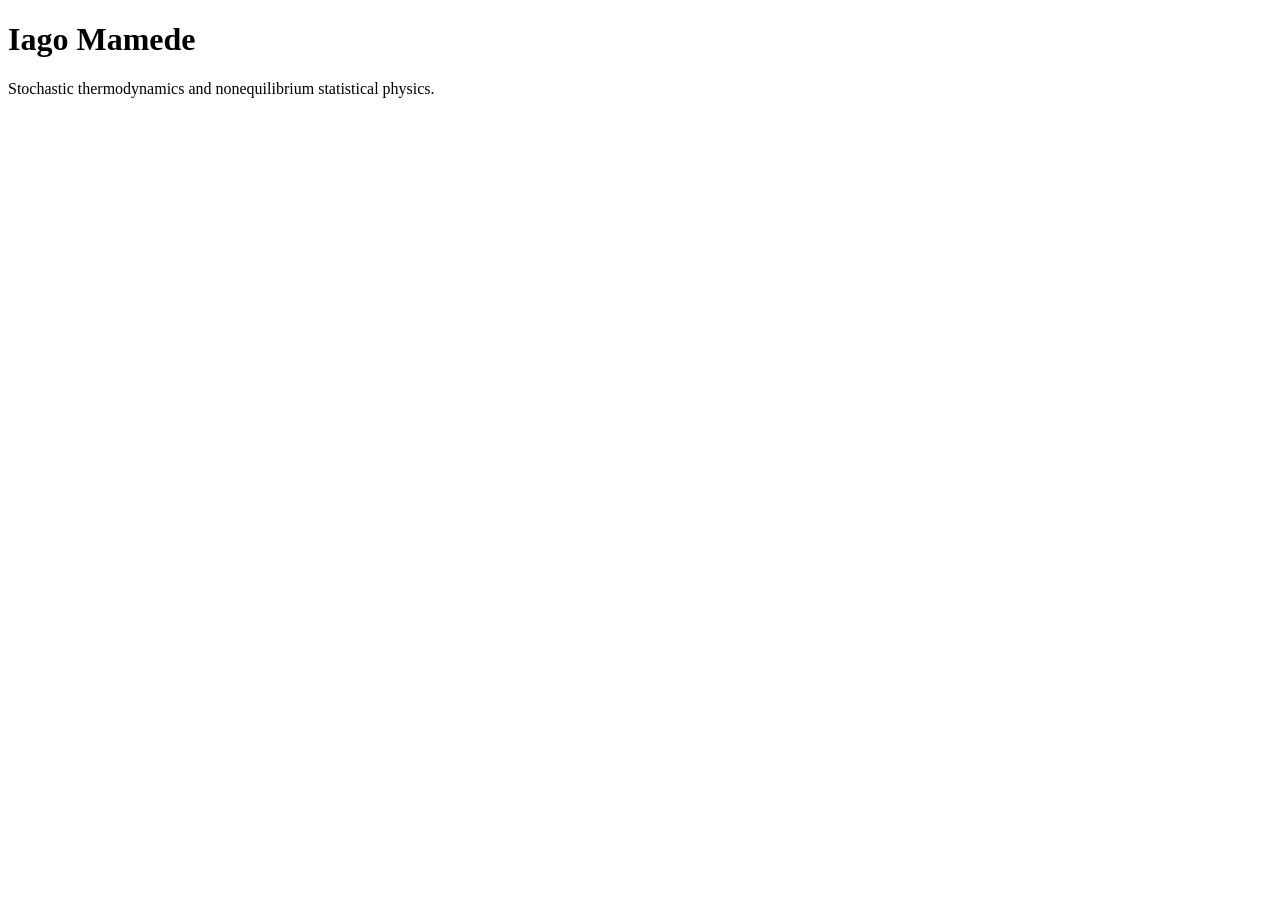
==== index.html @ 2d19a8f2 "Create initial website" ====
<!DOCTYPE html>
<html>
<head>
  <meta charset="UTF-8">
  <title>Iago Mamede</title>
</head>
<body>
  <h1>Iago Mamede</h1>
  <p>Stochastic thermodynamics and nonequilibrium statistical physics.</p>
</body>
</html>
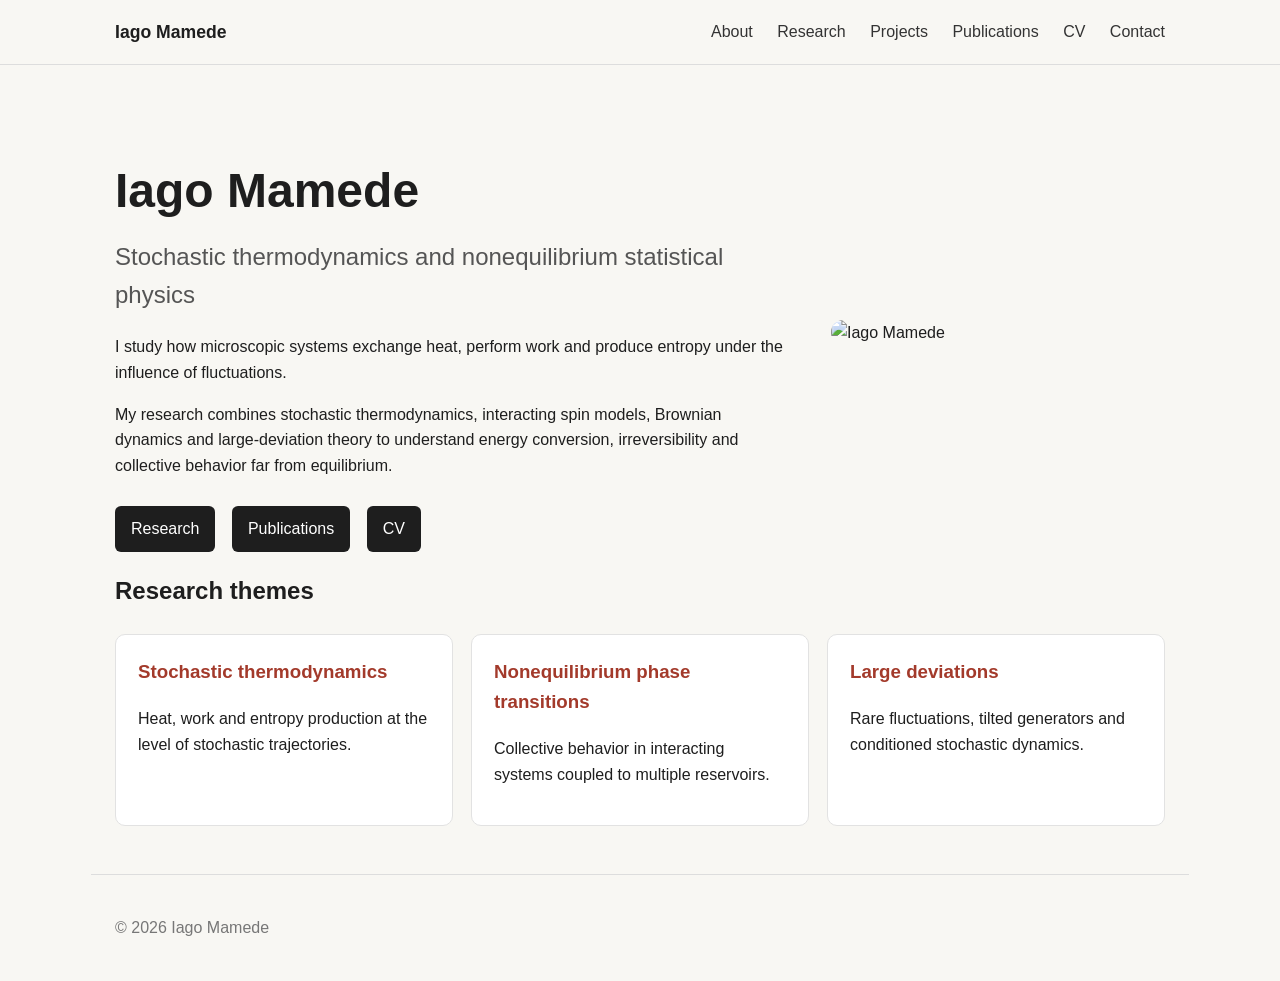
==== commit 7a4e79c2: "Add academic homepage layout" ====
--- a/index.html
+++ b/index.html
@@ -1,11 +1,84 @@
 <!DOCTYPE html>
-<html>
+<html lang="en">
 <head>
   <meta charset="UTF-8">
+  <meta name="viewport" content="width=device-width, initial-scale=1.0">
   <title>Iago Mamede</title>
+  <link rel="stylesheet" href="style.css">
 </head>
+
 <body>
-  <h1>Iago Mamede</h1>
-  <p>Stochastic thermodynamics and nonequilibrium statistical physics.</p>
+
+<header>
+  <nav>
+    <a href="index.html" class="name">Iago Mamede</a>
+    <div class="nav-links">
+      <a href="about.html">About</a>
+      <a href="research.html">Research</a>
+      <a href="projects.html">Projects</a>
+      <a href="publications.html">Publications</a>
+      <a href="cv.html">CV</a>
+      <a href="contact.html">Contact</a>
+    </div>
+  </nav>
+</header>
+
+<main class="home">
+
+  <section class="hero">
+    <div class="hero-text">
+      <h1>Iago Mamede</h1>
+      <h2>Stochastic thermodynamics and nonequilibrium statistical physics</h2>
+
+      <p>
+        I study how microscopic systems exchange heat, perform work and produce entropy
+        under the influence of fluctuations.
+      </p>
+
+      <p>
+        My research combines stochastic thermodynamics, interacting spin models,
+        Brownian dynamics and large-deviation theory to understand energy conversion,
+        irreversibility and collective behavior far from equilibrium.
+      </p>
+
+      <div class="buttons">
+        <a href="research.html">Research</a>
+        <a href="publications.html">Publications</a>
+        <a href="cv.html">CV</a>
+      </div>
+    </div>
+
+    <div class="hero-image">
+      <img src="assets/profile.jpg" alt="Iago Mamede">
+    </div>
+  </section>
+
+  <section>
+    <h2>Research themes</h2>
+
+    <div class="cards">
+      <div class="card">
+        <h3>Stochastic thermodynamics</h3>
+        <p>Heat, work and entropy production at the level of stochastic trajectories.</p>
+      </div>
+
+      <div class="card">
+        <h3>Nonequilibrium phase transitions</h3>
+        <p>Collective behavior in interacting systems coupled to multiple reservoirs.</p>
+      </div>
+
+      <div class="card">
+        <h3>Large deviations</h3>
+        <p>Rare fluctuations, tilted generators and conditioned stochastic dynamics.</p>
+      </div>
+    </div>
+  </section>
+
+</main>
+
+<footer>
+  <p>© 2026 Iago Mamede</p>
+</footer>
+
 </body>
 </html>
--- a/style.css
+++ b/style.css
@@ -0,0 +1,135 @@
+body {
+  margin: 0;
+  font-family: -apple-system, BlinkMacSystemFont, "Segoe UI", Arial, sans-serif;
+  background: #f8f7f3;
+  color: #1e1e1e;
+  line-height: 1.6;
+}
+
+header {
+  border-bottom: 1px solid #ddd;
+  background: #f8f7f3;
+}
+
+nav {
+  max-width: 1050px;
+  margin: 0 auto;
+  padding: 18px 24px;
+  display: flex;
+  justify-content: space-between;
+  align-items: center;
+}
+
+.name {
+  font-weight: 700;
+  font-size: 1.1rem;
+  color: #1e1e1e;
+  text-decoration: none;
+}
+
+.nav-links a {
+  margin-left: 20px;
+  text-decoration: none;
+  color: #333;
+}
+
+.nav-links a:hover {
+  color: #a33a2b;
+}
+
+main {
+  max-width: 1050px;
+  margin: 0 auto;
+  padding: 48px 24px;
+}
+
+.hero {
+  display: grid;
+  grid-template-columns: 2fr 1fr;
+  gap: 48px;
+  align-items: center;
+}
+
+.hero h1 {
+  font-size: 3rem;
+  margin-bottom: 0;
+}
+
+.hero h2 {
+  font-weight: 400;
+  color: #555;
+  margin-top: 8px;
+}
+
+.hero-image img {
+  width: 100%;
+  border-radius: 12px;
+}
+
+.buttons {
+  margin-top: 28px;
+}
+
+.buttons a {
+  display: inline-block;
+  margin-right: 12px;
+  padding: 10px 16px;
+  background: #1e1e1e;
+  color: white;
+  text-decoration: none;
+  border-radius: 6px;
+}
+
+.buttons a:hover {
+  background: #a33a2b;
+}
+
+.cards {
+  display: grid;
+  grid-template-columns: repeat(3, 1fr);
+  gap: 18px;
+  margin-top: 24px;
+}
+
+.card {
+  background: white;
+  border: 1px solid #e2e2e2;
+  border-radius: 10px;
+  padding: 22px;
+}
+
+.card h3 {
+  margin-top: 0;
+  color: #a33a2b;
+}
+
+footer {
+  max-width: 1050px;
+  margin: 0 auto;
+  padding: 24px;
+  color: #777;
+  border-top: 1px solid #ddd;
+}
+
+@media (max-width: 760px) {
+  nav {
+    display: block;
+  }
+
+  .nav-links {
+    margin-top: 12px;
+  }
+
+  .nav-links a {
+    display: inline-block;
+    margin: 6px 10px 6px 0;
+  }
+
+  .hero {
+    grid-template-columns: 1fr;
+  }
+
+  .cards {
+    grid-template-columns: 1fr;
+  }
+}
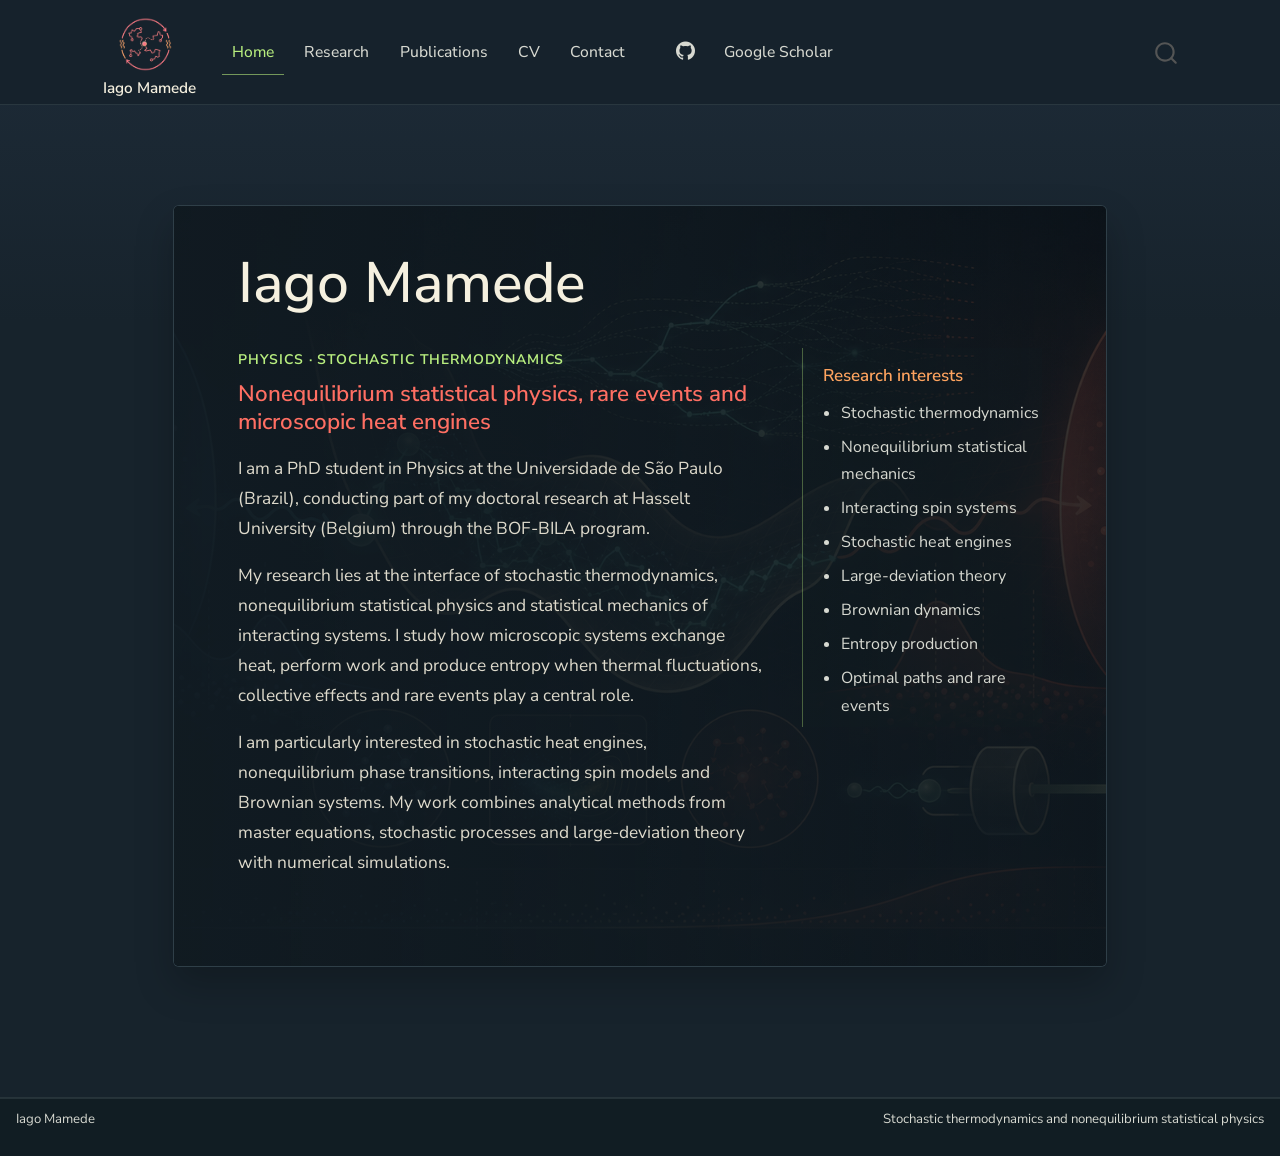
==== commit a7010320: "Publish rendered site at root" ====
--- a/index.html
+++ b/index.html
@@ -1,84 +1,608 @@
 <!DOCTYPE html>
-<html lang="en">
-<head>
-  <meta charset="UTF-8">
-  <meta name="viewport" content="width=device-width, initial-scale=1.0">
-  <title>Iago Mamede</title>
-  <link rel="stylesheet" href="style.css">
+<html xmlns="http://www.w3.org/1999/xhtml" lang="en" xml:lang="en"><head>
+
+<meta charset="utf-8">
+<meta name="generator" content="quarto-1.9.38">
+
+<meta name="viewport" content="width=device-width, initial-scale=1.0, user-scalable=yes">
+
+
+<title>Iago Mamede</title>
+<style>
+/* Default styles provided by pandoc.
+** See https://pandoc.org/MANUAL.html#variables-for-html for config info.
+*/
+code{white-space: pre-wrap;}
+span.smallcaps{font-variant: small-caps;}
+div.columns{display: flex; gap: min(4vw, 1.5em);}
+div.column{flex: auto; overflow-x: auto;}
+div.hanging-indent{margin-left: 1.5em; text-indent: -1.5em;}
+ul.task-list{list-style: none;}
+ul.task-list li input[type="checkbox"] {
+  width: 0.8em;
+  margin: 0 0.8em 0.2em -1em; /* quarto-specific, see https://github.com/quarto-dev/quarto-cli/issues/4556 */ 
+  vertical-align: middle;
+}
+</style>
+
+
+<script src="site_libs/quarto-nav/quarto-nav.js"></script>
+<script src="site_libs/quarto-nav/headroom.min.js"></script>
+<script src="site_libs/clipboard/clipboard.min.js"></script>
+<script src="site_libs/quarto-search/autocomplete.umd.js"></script>
+<script src="site_libs/quarto-search/fuse.min.js"></script>
+<script src="site_libs/quarto-search/quarto-search.js"></script>
+<meta name="quarto:offset" content="./">
+<script src="site_libs/quarto-html/quarto.js" type="module"></script>
+<script src="site_libs/quarto-html/tabsets/tabsets.js" type="module"></script>
+<script src="site_libs/quarto-html/popper.min.js"></script>
+<script src="site_libs/quarto-html/tippy.umd.min.js"></script>
+<script src="site_libs/quarto-html/anchor.min.js"></script>
+<link href="site_libs/quarto-html/tippy.css" rel="stylesheet">
+<link href="site_libs/quarto-html/quarto-syntax-highlighting-15634bcf2e68342d4ad2dfa704d543f6.css" rel="stylesheet" id="quarto-text-highlighting-styles">
+<script src="site_libs/bootstrap/bootstrap.min.js"></script>
+<link href="site_libs/bootstrap/bootstrap-icons.css" rel="stylesheet">
+<link href="site_libs/bootstrap/bootstrap-158031087360bce0ff56dc785ce39e06.min.css" rel="stylesheet" append-hash="true" id="quarto-bootstrap" data-mode="light">
+<script id="quarto-search-options" type="application/json">{
+  "location": "navbar",
+  "copy-button": false,
+  "collapse-after": 3,
+  "panel-placement": "end",
+  "type": "overlay",
+  "limit": 50,
+  "keyboard-shortcut": [
+    "f",
+    "/",
+    "s"
+  ],
+  "show-item-context": false,
+  "language": {
+    "search-no-results-text": "No results",
+    "search-matching-documents-text": "matching documents",
+    "search-copy-link-title": "Copy link to search",
+    "search-hide-matches-text": "Hide additional matches",
+    "search-more-match-text": "more match in this document",
+    "search-more-matches-text": "more matches in this document",
+    "search-clear-button-title": "Clear",
+    "search-text-placeholder": "",
+    "search-detached-cancel-button-title": "Cancel",
+    "search-submit-button-title": "Submit",
+    "search-label": "Search"
+  }
+}</script>
+
+
+<link rel="stylesheet" href="styles.css">
 </head>
 
-<body>
-
-<header>
-  <nav>
-    <a href="index.html" class="name">Iago Mamede</a>
-    <div class="nav-links">
-      <a href="about.html">About</a>
-      <a href="research.html">Research</a>
-      <a href="projects.html">Projects</a>
-      <a href="publications.html">Publications</a>
-      <a href="cv.html">CV</a>
-      <a href="contact.html">Contact</a>
+<body class="nav-fixed quarto-light">
+
+<div id="quarto-search-results"></div>
+  <header id="quarto-header" class="headroom fixed-top">
+    <nav class="navbar navbar-expand-lg " data-bs-theme="dark">
+      <div class="navbar-container container-fluid">
+      <div class="navbar-brand-container mx-auto">
+    <a href="./index.html" class="navbar-brand navbar-brand-logo">
+    <img src="./assets/img/stochastic-icon.png" alt="Stochastic thermodynamics icon" class="navbar-logo light-content">
+    <img src="./assets/img/stochastic-icon.png" alt="Stochastic thermodynamics icon" class="navbar-logo dark-content">
+    </a>
+    <a class="navbar-brand" href="./index.html">
+    <span class="navbar-title">Iago Mamede</span>
+    </a>
+  </div>
+            <div id="quarto-search" class="" title="Search"></div>
+          <button class="navbar-toggler" type="button" data-bs-toggle="collapse" data-bs-target="#navbarCollapse" aria-controls="navbarCollapse" role="menu" aria-expanded="false" aria-label="Toggle navigation" onclick="if (window.quartoToggleHeadroom) { window.quartoToggleHeadroom(); }">
+  <span class="navbar-toggler-icon"></span>
+</button>
+          <div class="collapse navbar-collapse" id="navbarCollapse">
+            <ul class="navbar-nav navbar-nav-scroll me-auto">
+  <li class="nav-item">
+    <a class="nav-link active" href="./index.html" aria-current="page"> 
+<span class="menu-text">Home</span></a>
+  </li>  
+  <li class="nav-item">
+    <a class="nav-link" href="./projects.html"> 
+<span class="menu-text">Research</span></a>
+  </li>  
+  <li class="nav-item">
+    <a class="nav-link" href="./publications.html"> 
+<span class="menu-text">Publications</span></a>
+  </li>  
+  <li class="nav-item">
+    <a class="nav-link" href="./cv.html"> 
+<span class="menu-text">CV</span></a>
+  </li>  
+  <li class="nav-item">
+    <a class="nav-link" href="./contact.html"> 
+<span class="menu-text">Contact</span></a>
+  </li>  
+</ul>
+            <ul class="navbar-nav navbar-nav-scroll ms-auto">
+  <li class="nav-item compact">
+    <a class="nav-link" href="https://github.com/iagomamede"> <i class="bi bi-github" role="img">
+</i> 
+<span class="menu-text"></span></a>
+  </li>  
+  <li class="nav-item">
+    <a class="nav-link" href="https://scholar.google.com/citations?user=IzlSrFEAAAAJ&amp;hl=en"> 
+<span class="menu-text">Google Scholar</span></a>
+  </li>  
+</ul>
+          </div> <!-- /navcollapse -->
+            <div class="quarto-navbar-tools">
+</div>
+      </div> <!-- /container-fluid -->
+    </nav>
+</header>
+<!-- content -->
+<div id="quarto-content" class="quarto-container page-columns page-rows-contents page-layout-full page-navbar">
+<!-- sidebar -->
+<!-- margin-sidebar -->
+    
+<!-- main -->
+<main class="content column-page" id="quarto-document-content"><header id="title-block-header" class="quarto-title-block"></header>
+
+
+
+
+<div class="home-hero">
+<div class="home-photo">
+<p><img src="assets/img/home-stochastic-thermodynamics.png" class="img-fluid" alt="Diagrammatic scientific schematic of stochastic thermodynamics with Brownian trajectories and hot and cold reservoirs"></p>
+</div>
+<div class="home-hero-content">
+<div class="home-name-lockup">
+<div class="home-main-name">
+Iago Mamede
+</div>
+</div>
+<div class="home-intro">
+<div class="intro-copy">
+<div class="intro-kicker">
+Physics · Stochastic thermodynamics
+</div>
+<section id="nonequilibrium-statistical-physics-rare-events-and-microscopic-heat-engines" class="level2">
+<h2 class="anchored" data-anchor-id="nonequilibrium-statistical-physics-rare-events-and-microscopic-heat-engines">Nonequilibrium statistical physics, rare events and microscopic heat engines</h2>
+<p>I am a PhD student in Physics at the Universidade de São Paulo (Brazil), conducting part of my doctoral research at Hasselt University (Belgium) through the BOF-BILA program.</p>
+<p>My research lies at the interface of stochastic thermodynamics, nonequilibrium statistical physics and statistical mechanics of interacting systems. I study how microscopic systems exchange heat, perform work and produce entropy when thermal fluctuations, collective effects and rare events play a central role.</p>
+<p>I am particularly interested in stochastic heat engines, nonequilibrium phase transitions, interacting spin models and Brownian systems. My work combines analytical methods from master equations, stochastic processes and large-deviation theory with numerical simulations.</p>
+</section>
+</div>
+<section id="research-interests" class="level2 research-panel">
+<h2 class="anchored" data-anchor-id="research-interests">Research interests</h2>
+<ul>
+<li>Stochastic thermodynamics</li>
+<li>Nonequilibrium statistical mechanics</li>
+<li>Interacting spin systems</li>
+<li>Stochastic heat engines</li>
+<li>Large-deviation theory</li>
+<li>Brownian dynamics</li>
+<li>Entropy production</li>
+<li>Optimal paths and rare events</li>
+</ul>
+</section>
+</div>
+</div>
+</div>
+
+
+
+</main> <!-- /main -->
+<script id="quarto-html-after-body" type="application/javascript">
+  window.document.addEventListener("DOMContentLoaded", function (event) {
+    const icon = "";
+    const anchorJS = new window.AnchorJS();
+    anchorJS.options = {
+      placement: 'right',
+      icon: icon
+    };
+    anchorJS.add('.anchored');
+    const isCodeAnnotation = (el) => {
+      for (const clz of el.classList) {
+        if (clz.startsWith('code-annotation-')) {                     
+          return true;
+        }
+      }
+      return false;
+    }
+    const onCopySuccess = function(e) {
+      // button target
+      const button = e.trigger;
+      // don't keep focus
+      button.blur();
+      // flash "checked"
+      button.classList.add('code-copy-button-checked');
+      var currentTitle = button.getAttribute("title");
+      button.setAttribute("title", "Copied!");
+      let tooltip;
+      if (window.bootstrap) {
+        button.setAttribute("data-bs-toggle", "tooltip");
+        button.setAttribute("data-bs-placement", "left");
+        button.setAttribute("data-bs-title", "Copied!");
+        tooltip = new bootstrap.Tooltip(button, 
+          { trigger: "manual", 
+            customClass: "code-copy-button-tooltip",
+            offset: [0, -8]});
+        tooltip.show();    
+      }
+      setTimeout(function() {
+        if (tooltip) {
+          tooltip.hide();
+          button.removeAttribute("data-bs-title");
+          button.removeAttribute("data-bs-toggle");
+          button.removeAttribute("data-bs-placement");
+        }
+        button.setAttribute("title", currentTitle);
+        button.classList.remove('code-copy-button-checked');
+      }, 1000);
+      // clear code selection
+      e.clearSelection();
+    }
+    const getTextToCopy = function(trigger) {
+      const outerScaffold = trigger.parentElement.cloneNode(true);
+      const codeEl = outerScaffold.querySelector('code');
+      for (const childEl of codeEl.children) {
+        if (isCodeAnnotation(childEl)) {
+          childEl.remove();
+        }
+      }
+      return codeEl.innerText;
+    }
+    const clipboard = new window.ClipboardJS('.code-copy-button:not([data-in-quarto-modal])', {
+      text: getTextToCopy
+    });
+    clipboard.on('success', onCopySuccess);
+    if (window.document.getElementById('quarto-embedded-source-code-modal')) {
+      const clipboardModal = new window.ClipboardJS('.code-copy-button[data-in-quarto-modal]', {
+        text: getTextToCopy,
+        container: window.document.getElementById('quarto-embedded-source-code-modal')
+      });
+      clipboardModal.on('success', onCopySuccess);
+    }
+      var localhostRegex = new RegExp(/^(?:http|https):\/\/localhost\:?[0-9]*\//);
+      var mailtoRegex = new RegExp(/^mailto:/);
+        var filterRegex = new RegExp('/' + window.location.host + '/');
+      var isInternal = (href) => {
+          return filterRegex.test(href) || localhostRegex.test(href) || mailtoRegex.test(href);
+      }
+      // Inspect non-navigation links and adorn them if external
+     var links = window.document.querySelectorAll('a[href]:not(.nav-link):not(.navbar-brand):not(.toc-action):not(.sidebar-link):not(.sidebar-item-toggle):not(.pagination-link):not(.no-external):not([aria-hidden]):not(.dropdown-item):not(.quarto-navigation-tool):not(.about-link)');
+      for (var i=0; i<links.length; i++) {
+        const link = links[i];
+        if (!isInternal(link.href)) {
+          // undo the damage that might have been done by quarto-nav.js in the case of
+          // links that we want to consider external
+          if (link.dataset.originalHref !== undefined) {
+            link.href = link.dataset.originalHref;
+          }
+        }
+      }
+    function tippyHover(el, contentFn, onTriggerFn, onUntriggerFn) {
+      const config = {
+        allowHTML: true,
+        maxWidth: 500,
+        delay: 100,
+        arrow: false,
+        appendTo: function(el) {
+            return el.parentElement;
+        },
+        interactive: true,
+        interactiveBorder: 10,
+        theme: 'quarto',
+        placement: 'bottom-start',
+      };
+      if (contentFn) {
+        config.content = contentFn;
+      }
+      if (onTriggerFn) {
+        config.onTrigger = onTriggerFn;
+      }
+      if (onUntriggerFn) {
+        config.onUntrigger = onUntriggerFn;
+      }
+      window.tippy(el, config); 
+    }
+    const noterefs = window.document.querySelectorAll('a[role="doc-noteref"]');
+    for (var i=0; i<noterefs.length; i++) {
+      const ref = noterefs[i];
+      tippyHover(ref, function() {
+        // use id or data attribute instead here
+        let href = ref.getAttribute('data-footnote-href') || ref.getAttribute('href');
+        try { href = new URL(href).hash; } catch {}
+        const id = href.replace(/^#\/?/, "");
+        const note = window.document.getElementById(id);
+        if (note) {
+          return note.innerHTML;
+        } else {
+          return "";
+        }
+      });
+    }
+    const xrefs = window.document.querySelectorAll('a.quarto-xref');
+    const processXRef = (id, note) => {
+      // Strip column container classes
+      const stripColumnClz = (el) => {
+        el.classList.remove("page-full", "page-columns");
+        if (el.children) {
+          for (const child of el.children) {
+            stripColumnClz(child);
+          }
+        }
+      }
+      stripColumnClz(note)
+      if (id === null || id.startsWith('sec-')) {
+        // Special case sections, only their first couple elements
+        const container = document.createElement("div");
+        if (note.children && note.children.length > 2) {
+          container.appendChild(note.children[0].cloneNode(true));
+          for (let i = 1; i < note.children.length; i++) {
+            const child = note.children[i];
+            if (child.tagName === "P" && child.innerText === "") {
+              continue;
+            } else {
+              container.appendChild(child.cloneNode(true));
+              break;
+            }
+          }
+          if (window.Quarto?.typesetMath) {
+            window.Quarto.typesetMath(container);
+          }
+          return container.innerHTML
+        } else {
+          if (window.Quarto?.typesetMath) {
+            window.Quarto.typesetMath(note);
+          }
+          return note.innerHTML;
+        }
+      } else {
+        // Remove any anchor links if they are present
+        const anchorLink = note.querySelector('a.anchorjs-link');
+        if (anchorLink) {
+          anchorLink.remove();
+        }
+        if (window.Quarto?.typesetMath) {
+          window.Quarto.typesetMath(note);
+        }
+        if (note.classList.contains("callout")) {
+          return note.outerHTML;
+        } else {
+          return note.innerHTML;
+        }
+      }
+    }
+    for (var i=0; i<xrefs.length; i++) {
+      const xref = xrefs[i];
+      tippyHover(xref, undefined, function(instance) {
+        instance.disable();
+        let url = xref.getAttribute('href');
+        let hash = undefined; 
+        if (url.startsWith('#')) {
+          hash = url;
+        } else {
+          try { hash = new URL(url).hash; } catch {}
+        }
+        if (hash) {
+          const id = hash.replace(/^#\/?/, "");
+          const note = window.document.getElementById(id);
+          if (note !== null) {
+            try {
+              const html = processXRef(id, note.cloneNode(true));
+              instance.setContent(html);
+            } finally {
+              instance.enable();
+              instance.show();
+            }
+          } else {
+            // See if we can fetch this
+            fetch(url.split('#')[0])
+            .then(res => res.text())
+            .then(html => {
+              const parser = new DOMParser();
+              const htmlDoc = parser.parseFromString(html, "text/html");
+              const note = htmlDoc.getElementById(id);
+              if (note !== null) {
+                const html = processXRef(id, note);
+                instance.setContent(html);
+              } 
+            }).finally(() => {
+              instance.enable();
+              instance.show();
+            });
+          }
+        } else {
+          // See if we can fetch a full url (with no hash to target)
+          // This is a special case and we should probably do some content thinning / targeting
+          fetch(url)
+          .then(res => res.text())
+          .then(html => {
+            const parser = new DOMParser();
+            const htmlDoc = parser.parseFromString(html, "text/html");
+            const note = htmlDoc.querySelector('main.content');
+            if (note !== null) {
+              // This should only happen for chapter cross references
+              // (since there is no id in the URL)
+              // remove the first header
+              if (note.children.length > 0 && note.children[0].tagName === "HEADER") {
+                note.children[0].remove();
+              }
+              const html = processXRef(null, note);
+              instance.setContent(html);
+            } 
+          }).finally(() => {
+            instance.enable();
+            instance.show();
+          });
+        }
+      }, function(instance) {
+      });
+    }
+        let selectedAnnoteEl;
+        const selectorForAnnotation = ( cell, annotation) => {
+          let cellAttr = 'data-code-cell="' + cell + '"';
+          let lineAttr = 'data-code-annotation="' +  annotation + '"';
+          const selector = 'span[' + cellAttr + '][' + lineAttr + ']';
+          return selector;
+        }
+        const selectCodeLines = (annoteEl) => {
+          const doc = window.document;
+          const targetCell = annoteEl.getAttribute("data-target-cell");
+          const targetAnnotation = annoteEl.getAttribute("data-target-annotation");
+          const annoteSpan = window.document.querySelector(selectorForAnnotation(targetCell, targetAnnotation));
+          const lines = annoteSpan.getAttribute("data-code-lines").split(",");
+          const lineIds = lines.map((line) => {
+            return targetCell + "-" + line;
+          })
+          let top = null;
+          let height = null;
+          let parent = null;
+          if (lineIds.length > 0) {
+              //compute the position of the single el (top and bottom and make a div)
+              const el = window.document.getElementById(lineIds[0]);
+              top = el.offsetTop;
+              height = el.offsetHeight;
+              parent = el.parentElement.parentElement;
+            if (lineIds.length > 1) {
+              const lastEl = window.document.getElementById(lineIds[lineIds.length - 1]);
+              const bottom = lastEl.offsetTop + lastEl.offsetHeight;
+              height = bottom - top;
+            }
+            if (top !== null && height !== null && parent !== null) {
+              // cook up a div (if necessary) and position it 
+              let div = window.document.getElementById("code-annotation-line-highlight");
+              if (div === null) {
+                div = window.document.createElement("div");
+                div.setAttribute("id", "code-annotation-line-highlight");
+                div.style.position = 'absolute';
+                parent.appendChild(div);
+              }
+              div.style.top = top - 2 + "px";
+              div.style.height = height + 4 + "px";
+              div.style.left = 0;
+              let gutterDiv = window.document.getElementById("code-annotation-line-highlight-gutter");
+              if (gutterDiv === null) {
+                gutterDiv = window.document.createElement("div");
+                gutterDiv.setAttribute("id", "code-annotation-line-highlight-gutter");
+                gutterDiv.style.position = 'absolute';
+                const codeCell = window.document.getElementById(targetCell);
+                const gutter = codeCell.querySelector('.code-annotation-gutter');
+                gutter.appendChild(gutterDiv);
+              }
+              gutterDiv.style.top = top - 2 + "px";
+              gutterDiv.style.height = height + 4 + "px";
+            }
+            selectedAnnoteEl = annoteEl;
+          }
+        };
+        const unselectCodeLines = () => {
+          const elementsIds = ["code-annotation-line-highlight", "code-annotation-line-highlight-gutter"];
+          elementsIds.forEach((elId) => {
+            const div = window.document.getElementById(elId);
+            if (div) {
+              div.remove();
+            }
+          });
+          selectedAnnoteEl = undefined;
+        };
+          // Handle positioning of the toggle
+      window.addEventListener(
+        "resize",
+        throttle(() => {
+          elRect = undefined;
+          if (selectedAnnoteEl) {
+            selectCodeLines(selectedAnnoteEl);
+          }
+        }, 10)
+      );
+      function throttle(fn, ms) {
+      let throttle = false;
+      let timer;
+        return (...args) => {
+          if(!throttle) { // first call gets through
+              fn.apply(this, args);
+              throttle = true;
+          } else { // all the others get throttled
+              if(timer) clearTimeout(timer); // cancel #2
+              timer = setTimeout(() => {
+                fn.apply(this, args);
+                timer = throttle = false;
+              }, ms);
+          }
+        };
+      }
+        // Attach click handler to the DT
+        const annoteDls = window.document.querySelectorAll('dt[data-target-cell]');
+        for (const annoteDlNode of annoteDls) {
+          annoteDlNode.addEventListener('click', (event) => {
+            const clickedEl = event.target;
+            if (clickedEl !== selectedAnnoteEl) {
+              unselectCodeLines();
+              const activeEl = window.document.querySelector('dt[data-target-cell].code-annotation-active');
+              if (activeEl) {
+                activeEl.classList.remove('code-annotation-active');
+              }
+              selectCodeLines(clickedEl);
+              clickedEl.classList.add('code-annotation-active');
+            } else {
+              // Unselect the line
+              unselectCodeLines();
+              clickedEl.classList.remove('code-annotation-active');
+            }
+          });
+        }
+    const findCites = (el) => {
+      const parentEl = el.parentElement;
+      if (parentEl) {
+        const cites = parentEl.dataset.cites;
+        if (cites) {
+          return {
+            el,
+            cites: cites.split(' ')
+          };
+        } else {
+          return findCites(el.parentElement)
+        }
+      } else {
+        return undefined;
+      }
+    };
+    var bibliorefs = window.document.querySelectorAll('a[role="doc-biblioref"]');
+    for (var i=0; i<bibliorefs.length; i++) {
+      const ref = bibliorefs[i];
+      const citeInfo = findCites(ref);
+      if (citeInfo) {
+        tippyHover(citeInfo.el, function() {
+          var popup = window.document.createElement('div');
+          citeInfo.cites.forEach(function(cite) {
+            var citeDiv = window.document.createElement('div');
+            citeDiv.classList.add('hanging-indent');
+            citeDiv.classList.add('csl-entry');
+            var biblioDiv = window.document.getElementById('ref-' + cite);
+            if (biblioDiv) {
+              citeDiv.innerHTML = biblioDiv.innerHTML;
+            }
+            popup.appendChild(citeDiv);
+          });
+          return popup.innerHTML;
+        });
+      }
+    }
+  });
+  </script>
+</div> <!-- /content -->
+<footer class="footer">
+  <div class="nav-footer">
+    <div class="nav-footer-left">
+<p>Iago Mamede</p>
+</div>   
+    <div class="nav-footer-center">
+      &nbsp;
     </div>
-  </nav>
-</header>
-
-<main class="home">
-
-  <section class="hero">
-    <div class="hero-text">
-      <h1>Iago Mamede</h1>
-      <h2>Stochastic thermodynamics and nonequilibrium statistical physics</h2>
-
-      <p>
-        I study how microscopic systems exchange heat, perform work and produce entropy
-        under the influence of fluctuations.
-      </p>
-
-      <p>
-        My research combines stochastic thermodynamics, interacting spin models,
-        Brownian dynamics and large-deviation theory to understand energy conversion,
-        irreversibility and collective behavior far from equilibrium.
-      </p>
-
-      <div class="buttons">
-        <a href="research.html">Research</a>
-        <a href="publications.html">Publications</a>
-        <a href="cv.html">CV</a>
-      </div>
-    </div>
-
-    <div class="hero-image">
-      <img src="assets/profile.jpg" alt="Iago Mamede">
-    </div>
-  </section>
-
-  <section>
-    <h2>Research themes</h2>
-
-    <div class="cards">
-      <div class="card">
-        <h3>Stochastic thermodynamics</h3>
-        <p>Heat, work and entropy production at the level of stochastic trajectories.</p>
-      </div>
-
-      <div class="card">
-        <h3>Nonequilibrium phase transitions</h3>
-        <p>Collective behavior in interacting systems coupled to multiple reservoirs.</p>
-      </div>
-
-      <div class="card">
-        <h3>Large deviations</h3>
-        <p>Rare fluctuations, tilted generators and conditioned stochastic dynamics.</p>
-      </div>
-    </div>
-  </section>
-
-</main>
-
-<footer>
-  <p>© 2026 Iago Mamede</p>
+    <div class="nav-footer-right">
+<p>Stochastic thermodynamics and nonequilibrium statistical physics</p>
+</div>
+  </div>
 </footer>
 
-</body>
-</html>+
+
+
+</body></html>
--- a/site_libs/quarto-html/tippy.css
+++ b/site_libs/quarto-html/tippy.css
@@ -0,0 +1 @@
+.tippy-box[data-animation=fade][data-state=hidden]{opacity:0}[data-tippy-root]{max-width:calc(100vw - 10px)}.tippy-box{position:relative;background-color:#333;color:#fff;border-radius:4px;font-size:14px;line-height:1.4;white-space:normal;outline:0;transition-property:transform,visibility,opacity}.tippy-box[data-placement^=top]>.tippy-arrow{bottom:0}.tippy-box[data-placement^=top]>.tippy-arrow:before{bottom:-7px;left:0;border-width:8px 8px 0;border-top-color:initial;transform-origin:center top}.tippy-box[data-placement^=bottom]>.tippy-arrow{top:0}.tippy-box[data-placement^=bottom]>.tippy-arrow:before{top:-7px;left:0;border-width:0 8px 8px;border-bottom-color:initial;transform-origin:center bottom}.tippy-box[data-placement^=left]>.tippy-arrow{right:0}.tippy-box[data-placement^=left]>.tippy-arrow:before{border-width:8px 0 8px 8px;border-left-color:initial;right:-7px;transform-origin:center left}.tippy-box[data-placement^=right]>.tippy-arrow{left:0}.tippy-box[data-placement^=right]>.tippy-arrow:before{left:-7px;border-width:8px 8px 8px 0;border-right-color:initial;transform-origin:center right}.tippy-box[data-inertia][data-state=visible]{transition-timing-function:cubic-bezier(.54,1.5,.38,1.11)}.tippy-arrow{width:16px;height:16px;color:#333}.tippy-arrow:before{content:"";position:absolute;border-color:transparent;border-style:solid}.tippy-content{position:relative;padding:5px 9px;z-index:1}
--- a/site_libs/quarto-html/quarto-syntax-highlighting-15634bcf2e68342d4ad2dfa704d543f6.css
+++ b/site_libs/quarto-html/quarto-syntax-highlighting-15634bcf2e68342d4ad2dfa704d543f6.css
@@ -0,0 +1,236 @@
+/* quarto syntax highlight colors */
+:root {
+  --quarto-hl-ot-color: #003B4F;
+  --quarto-hl-at-color: #657422;
+  --quarto-hl-ss-color: #20794D;
+  --quarto-hl-an-color: #5E5E5E;
+  --quarto-hl-fu-color: #4758AB;
+  --quarto-hl-st-color: #20794D;
+  --quarto-hl-cf-color: #003B4F;
+  --quarto-hl-op-color: #5E5E5E;
+  --quarto-hl-er-color: #AD0000;
+  --quarto-hl-bn-color: #AD0000;
+  --quarto-hl-al-color: #AD0000;
+  --quarto-hl-va-color: #111111;
+  --quarto-hl-bu-color: inherit;
+  --quarto-hl-ex-color: inherit;
+  --quarto-hl-pp-color: #AD0000;
+  --quarto-hl-in-color: #5E5E5E;
+  --quarto-hl-vs-color: #20794D;
+  --quarto-hl-wa-color: #5E5E5E;
+  --quarto-hl-do-color: #5E5E5E;
+  --quarto-hl-im-color: #00769E;
+  --quarto-hl-ch-color: #20794D;
+  --quarto-hl-dt-color: #AD0000;
+  --quarto-hl-fl-color: #AD0000;
+  --quarto-hl-co-color: #5E5E5E;
+  --quarto-hl-cv-color: #5E5E5E;
+  --quarto-hl-cn-color: #8f5902;
+  --quarto-hl-sc-color: #5E5E5E;
+  --quarto-hl-dv-color: #AD0000;
+  --quarto-hl-kw-color: #003B4F;
+}
+
+/* other quarto variables */
+:root {
+  --quarto-font-monospace: SFMono-Regular, Menlo, Monaco, Consolas, "Liberation Mono", "Courier New", monospace;
+}
+
+/* syntax highlight based on Pandoc's rules */
+pre > code.sourceCode > span {
+  color: #003B4F;
+}
+
+code.sourceCode > span {
+  color: #003B4F;
+}
+
+div.sourceCode,
+div.sourceCode pre.sourceCode {
+  color: #003B4F;
+}
+
+/* Normal */
+code span {
+  color: #003B4F;
+}
+
+/* Alert */
+code span.al {
+  color: #AD0000;
+  font-style: inherit;
+}
+
+/* Annotation */
+code span.an {
+  color: #5E5E5E;
+  font-style: inherit;
+}
+
+/* Attribute */
+code span.at {
+  color: #657422;
+  font-style: inherit;
+}
+
+/* BaseN */
+code span.bn {
+  color: #AD0000;
+  font-style: inherit;
+}
+
+/* BuiltIn */
+code span.bu {
+  font-style: inherit;
+}
+
+/* ControlFlow */
+code span.cf {
+  color: #003B4F;
+  font-weight: bold;
+  font-style: inherit;
+}
+
+/* Char */
+code span.ch {
+  color: #20794D;
+  font-style: inherit;
+}
+
+/* Constant */
+code span.cn {
+  color: #8f5902;
+  font-style: inherit;
+}
+
+/* Comment */
+code span.co {
+  color: #5E5E5E;
+  font-style: inherit;
+}
+
+/* CommentVar */
+code span.cv {
+  color: #5E5E5E;
+  font-style: italic;
+}
+
+/* Documentation */
+code span.do {
+  color: #5E5E5E;
+  font-style: italic;
+}
+
+/* DataType */
+code span.dt {
+  color: #AD0000;
+  font-style: inherit;
+}
+
+/* DecVal */
+code span.dv {
+  color: #AD0000;
+  font-style: inherit;
+}
+
+/* Error */
+code span.er {
+  color: #AD0000;
+  font-style: inherit;
+}
+
+/* Extension */
+code span.ex {
+  font-style: inherit;
+}
+
+/* Float */
+code span.fl {
+  color: #AD0000;
+  font-style: inherit;
+}
+
+/* Function */
+code span.fu {
+  color: #4758AB;
+  font-style: inherit;
+}
+
+/* Import */
+code span.im {
+  color: #00769E;
+  font-style: inherit;
+}
+
+/* Information */
+code span.in {
+  color: #5E5E5E;
+  font-style: inherit;
+}
+
+/* Keyword */
+code span.kw {
+  color: #003B4F;
+  font-weight: bold;
+  font-style: inherit;
+}
+
+/* Operator */
+code span.op {
+  color: #5E5E5E;
+  font-style: inherit;
+}
+
+/* Other */
+code span.ot {
+  color: #003B4F;
+  font-style: inherit;
+}
+
+/* Preprocessor */
+code span.pp {
+  color: #AD0000;
+  font-style: inherit;
+}
+
+/* SpecialChar */
+code span.sc {
+  color: #5E5E5E;
+  font-style: inherit;
+}
+
+/* SpecialString */
+code span.ss {
+  color: #20794D;
+  font-style: inherit;
+}
+
+/* String */
+code span.st {
+  color: #20794D;
+  font-style: inherit;
+}
+
+/* Variable */
+code span.va {
+  color: #111111;
+  font-style: inherit;
+}
+
+/* VerbatimString */
+code span.vs {
+  color: #20794D;
+  font-style: inherit;
+}
+
+/* Warning */
+code span.wa {
+  color: #5E5E5E;
+  font-style: italic;
+}
+
+.prevent-inlining {
+  content: "</";
+}
+
+/*# sourceMappingURL=f23921c56f73e400b49028c9186a1aa0.css.map */
--- a/styles.css
+++ b/styles.css
@@ -0,0 +1,823 @@
+/* ============================================================
+   Academic research theme
+   Preserves the existing graphite, coral, cream, and green palette.
+   ============================================================ */
+
+@import url("https://fonts.googleapis.com/css2?family=Nunito+Sans:wght@300;400;500;600;700;800&display=swap");
+
+:root {
+  --bg-main: #17232c;
+  --bg-secondary: #233242;
+  --bg-card: #1d2b36;
+  --bg-card-soft: rgba(29, 43, 54, 0.88);
+  --bg-code: #111b22;
+
+  --text-main: #f5f0df;
+  --text-muted: #d7d9d1;
+  --text-soft: #aeb7b8;
+
+  --accent-cold: #75d898;
+  --accent-cold-soft: #b8ee7f;
+  --accent-hot: rgb(255, 111, 99);
+  --accent-hot-soft: #ffa45f;
+
+  --border-soft: rgba(177, 204, 202, 0.12);
+  --border-medium: rgba(177, 204, 202, 0.24);
+  --shadow-soft: 0 18px 38px rgba(0, 0, 0, 0.22);
+  --shadow-card: 0 10px 24px rgba(0, 0, 0, 0.18);
+
+  --radius-small: 4px;
+  --radius-medium: 6px;
+  --radius-large: 8px;
+  --content-width: 980px;
+  --reading-width: 760px;
+}
+
+html {
+  background: var(--bg-main);
+}
+
+body {
+  background:
+    linear-gradient(180deg, rgba(35, 50, 66, 0.58), rgba(23, 35, 44, 0) 19rem),
+    var(--bg-main);
+  color: var(--text-main);
+  font-family:
+    "Nunito Sans",
+    ui-sans-serif,
+    system-ui,
+    -apple-system,
+    BlinkMacSystemFont,
+    "Segoe UI",
+    sans-serif;
+  font-size: 16px;
+  line-height: 1.72;
+  letter-spacing: 0;
+}
+
+::selection {
+  background: rgba(255, 111, 99, 0.34);
+  color: #fff8df;
+}
+
+main,
+.page-columns .content {
+  width: min(100%, var(--content-width));
+  max-width: var(--content-width);
+  margin-inline: auto;
+}
+
+#quarto-content {
+  padding-top: 1.5rem;
+}
+
+#quarto-document-content {
+  padding-inline: 1.35rem;
+}
+
+#title-block-header {
+  width: min(100%, var(--reading-width));
+  margin: 2.6rem auto 2rem;
+  padding-bottom: 1.2rem;
+  border-bottom: 1px solid var(--border-soft);
+}
+
+#title-block-header:empty {
+  display: none;
+}
+
+.quarto-title-meta {
+  color: var(--text-soft);
+}
+
+h1,
+h2,
+h3,
+h4 {
+  color: var(--accent-hot);
+  font-weight: 560;
+  line-height: 1.18;
+  letter-spacing: 0;
+}
+
+h1 {
+  margin-bottom: 0.8rem;
+  font-size: 3.1rem;
+  font-weight: 520;
+}
+
+h2 {
+  width: min(100%, var(--reading-width));
+  margin: 3.2rem auto 1.05rem;
+  padding-top: 1.1rem;
+  border-top: 1px solid var(--border-soft);
+  color: var(--accent-hot-soft);
+  font-size: 1.48rem;
+}
+
+h3 {
+  margin-top: 1.8rem;
+  margin-bottom: 0.45rem;
+  color: var(--accent-hot);
+  font-size: 1.08rem;
+}
+
+h4 {
+  font-size: 1rem;
+}
+
+p,
+ul,
+ol,
+dl,
+blockquote,
+pre,
+table,
+.cell,
+.callout {
+  width: min(100%, var(--reading-width));
+  margin-inline: auto;
+}
+
+p,
+li {
+  color: var(--text-muted);
+}
+
+p {
+  margin-bottom: 1.05rem;
+}
+
+strong {
+  color: var(--text-main);
+  font-weight: 620;
+}
+
+a {
+  color: var(--accent-cold-soft);
+  text-decoration: underline;
+  text-decoration-color: rgba(184, 238, 127, 0.3);
+  text-underline-offset: 0.2em;
+  transition:
+    color 0.16s ease,
+    text-decoration-color 0.16s ease,
+    background-color 0.16s ease;
+}
+
+a:hover {
+  color: var(--accent-hot-soft);
+  text-decoration-color: rgba(255, 164, 95, 0.62);
+}
+
+.navbar {
+  background: rgba(23, 35, 44, 0.94) !important;
+  border-bottom: 1px solid var(--border-soft);
+  box-shadow: none;
+  backdrop-filter: blur(16px);
+}
+
+.navbar-container {
+  display: flex;
+  width: min(100%, 1120px);
+  align-items: center;
+  gap: 0.9rem;
+  margin-inline: auto;
+}
+
+.navbar-brand-container {
+  display: flex;
+  flex: 0 0 6.7rem;
+  flex-direction: column;
+  align-items: center;
+  justify-content: center;
+  margin: 0 !important;
+}
+
+.navbar-brand {
+  display: flex;
+  flex-direction: column;
+  align-items: center;
+  gap: 0.16rem;
+  margin: 0;
+  padding: 0;
+  line-height: 1.05;
+}
+
+.navbar-logo {
+  width: 4.2rem;
+  height: 4.2rem;
+  max-height: none !important;
+  margin: 0;
+  object-fit: contain;
+}
+
+.navbar-title {
+  color: var(--text-main) !important;
+  font-size: 0.9rem;
+  font-weight: 600;
+}
+
+.navbar-brand,
+.navbar-brand:hover,
+.navbar-brand:focus,
+.navbar-brand .navbar-title {
+  color: var(--text-main) !important;
+}
+
+.navbar-collapse,
+.navbar-collapse.collapse,
+.navbar-collapse.collapsing {
+  display: flex !important;
+  flex-basis: auto;
+  flex-grow: 1;
+  align-items: center;
+  justify-content: space-between;
+}
+
+.navbar-nav {
+  flex-direction: row !important;
+  flex-wrap: nowrap;
+  align-items: center;
+  gap: 0.15rem 0.58rem;
+}
+
+.navbar-nav-scroll {
+  max-height: none;
+  overflow: visible;
+}
+
+.navbar-nav .nav-link {
+  color: var(--text-muted) !important;
+  border-bottom: 1px solid transparent;
+  font-size: 0.92rem;
+  font-weight: 470;
+  text-decoration: none;
+  white-space: nowrap;
+}
+
+.navbar-nav .nav-link:hover,
+.navbar-nav .nav-link.active {
+  color: var(--accent-cold-soft) !important;
+  border-bottom-color: rgba(184, 238, 127, 0.58);
+}
+
+.navbar-toggler {
+  display: none !important;
+}
+
+.quarto-navbar-tools a {
+  color: var(--text-muted) !important;
+}
+
+.hero,
+.home-intro {
+  width: min(100%, var(--content-width));
+  margin: 2.8rem auto 3.4rem;
+  padding-bottom: 2.2rem;
+  border-bottom: 1px solid var(--border-soft);
+}
+
+.home-hero {
+  position: relative;
+  width: min(100%, var(--content-width));
+  min-height: 760px;
+  margin: 2.6rem auto 3.2rem;
+  overflow: hidden;
+  border: 1px solid var(--border-soft);
+  border-radius: var(--radius-medium);
+  background: var(--bg-card);
+  box-shadow: var(--shadow-soft);
+}
+
+.home-photo {
+  position: absolute;
+  inset: 0;
+  z-index: 0;
+  width: 100%;
+  margin: 0;
+}
+
+.home-photo p {
+  width: 100%;
+  height: 100%;
+  margin: 0;
+}
+
+.home-photo img {
+  display: block;
+  width: 100%;
+  height: 100%;
+  object-fit: cover;
+  border: 0;
+  border-radius: 0;
+  filter: brightness(0.5) saturate(0.9) contrast(1.04);
+}
+
+.home-hero::after {
+  position: absolute;
+  inset: 0;
+  z-index: 1;
+  content: "";
+  background:
+    linear-gradient(90deg, rgba(17, 27, 34, 0.92) 0%, rgba(17, 27, 34, 0.78) 43%, rgba(17, 27, 34, 0.42) 100%),
+    linear-gradient(180deg, rgba(17, 27, 34, 0.24), rgba(17, 27, 34, 0.7));
+}
+
+.home-hero-content {
+  position: relative;
+  z-index: 2;
+  display: grid;
+  min-height: 760px;
+  align-content: start;
+  gap: 2rem;
+  padding: clamp(1.55rem, 3.8vw, 3.15rem) clamp(2rem, 5vw, 4.2rem) clamp(2rem, 5vw, 4.2rem);
+}
+
+.home-name-lockup {
+  display: flex;
+  width: fit-content;
+  max-width: 100%;
+  align-items: center;
+  gap: 0.85rem;
+}
+
+.home-name-icon {
+  width: clamp(3.35rem, 6.6vw, 5.1rem);
+  height: clamp(3.35rem, 6.6vw, 5.1rem);
+  flex: 0 0 auto;
+  object-fit: contain;
+}
+
+.home-main-name {
+  width: auto;
+  max-width: 720px;
+  margin: 0;
+  color: var(--text-main) !important;
+  font-size: 3.35rem;
+  font-weight: 520;
+  line-height: 1.05;
+}
+
+.home-intro {
+  display: grid;
+  grid-template-columns: minmax(0, 1.42fr) minmax(240px, 0.58fr);
+  gap: 2.2rem;
+  align-items: start;
+  margin-top: 0;
+}
+
+.home-intro h1,
+.hero h1 {
+  margin: 0 0 0.75rem;
+  color: var(--text-main);
+  font-size: 3.2rem;
+}
+
+.home-intro h2,
+.hero h2 {
+  width: auto;
+  margin: 0 0 1.1rem;
+  padding: 0;
+  border: 0;
+  color: var(--accent-hot);
+  font-size: 1.32rem;
+}
+
+.home-intro p,
+.hero p {
+  width: auto;
+  max-width: 720px;
+  margin-inline: 0;
+  color: var(--text-muted);
+  font-size: 1.02rem;
+}
+
+.home-hero .home-intro {
+  width: auto;
+  margin: 0;
+  padding: 0;
+  border: 0;
+}
+
+.home-hero .home-intro p {
+  color: rgba(245, 240, 223, 0.9);
+}
+
+.intro-kicker {
+  margin-bottom: 0.55rem;
+  color: var(--accent-cold-soft);
+  font-size: 0.82rem;
+  font-weight: 650;
+  letter-spacing: 0.06em;
+  text-transform: uppercase;
+}
+
+.research-panel {
+  padding: 1rem 0 0 1.2rem;
+  border-left: 1px solid var(--border-medium);
+}
+
+.home-hero .research-panel {
+  border-left-color: rgba(184, 238, 127, 0.34);
+  background: rgba(17, 27, 34, 0.22);
+}
+
+.research-panel h2,
+.research-panel h3 {
+  width: auto;
+  margin: 0 0 0.8rem;
+  padding: 0;
+  border: 0;
+  color: var(--accent-hot-soft);
+  font-size: 1rem;
+}
+
+.research-panel ul {
+  width: auto;
+  margin: 0;
+  padding-left: 1.05rem;
+}
+
+.research-panel li {
+  margin-bottom: 0.38rem;
+  color: var(--text-muted);
+}
+
+.site-links {
+  display: flex;
+  flex-wrap: wrap;
+  gap: 0.65rem;
+  width: min(100%, var(--reading-width));
+  margin: 1.6rem auto 2.3rem;
+}
+
+.home-hero .site-links {
+  width: auto;
+  margin: 0;
+}
+
+.site-links p {
+  display: flex;
+  flex-wrap: wrap;
+  gap: 0.65rem;
+  width: auto;
+  margin: 0;
+}
+
+.btn,
+.btn-secondary,
+.site-links a {
+  display: inline-flex;
+  min-height: 2.35rem;
+  align-items: center;
+  justify-content: center;
+  margin: 0;
+  padding: 0.58rem 0.78rem;
+  border-radius: var(--radius-small);
+  font-size: 0.92rem;
+  font-weight: 560;
+  line-height: 1.2;
+  text-decoration: none;
+  transition:
+    background-color 0.16s ease,
+    border-color 0.16s ease,
+    color 0.16s ease,
+    transform 0.16s ease;
+}
+
+.btn,
+.site-links a {
+  border: 1px solid rgba(184, 238, 127, 0.34);
+  background: rgba(41, 89, 111, 0.56);
+  color: var(--accent-cold-soft) !important;
+}
+
+.btn:hover,
+.site-links a:hover {
+  border-color: rgba(184, 238, 127, 0.62);
+  background: rgba(41, 89, 111, 0.76);
+  color: #d6ff9c !important;
+  transform: translateY(-1px);
+}
+
+.btn-secondary {
+  border: 1px solid var(--border-medium);
+  background: rgba(29, 43, 54, 0.52);
+  color: var(--text-main) !important;
+}
+
+.btn-secondary:hover {
+  border-color: var(--accent-hot-soft);
+  background: rgba(255, 164, 95, 0.12);
+  color: var(--text-main) !important;
+  transform: translateY(-1px);
+}
+
+.grid {
+  display: grid;
+  grid-template-columns: 1fr;
+  gap: 0.85rem;
+  width: min(100%, var(--reading-width));
+  margin: 1.4rem auto 2.3rem;
+}
+
+.card {
+  width: min(100%, var(--reading-width));
+  margin: 1.05rem auto;
+  padding: 1.05rem 0 1.15rem 1rem;
+  border: 0;
+  border-left: 2px solid rgba(184, 238, 127, 0.42);
+  border-radius: 0;
+  background: linear-gradient(90deg, rgba(29, 43, 54, 0.76), rgba(29, 43, 54, 0.18));
+  box-shadow: none;
+}
+
+.card:hover {
+  border-left-color: var(--accent-hot-soft);
+}
+
+.card h3 {
+  margin-top: 0;
+  margin-bottom: 0.45rem;
+  color: var(--accent-hot);
+  font-size: 1.08rem;
+  font-weight: 590;
+}
+
+.card p {
+  width: auto;
+  max-width: none;
+  margin-inline: 0;
+  margin-bottom: 0.65rem;
+  color: var(--text-muted);
+}
+
+.card p:last-child {
+  margin-bottom: 0;
+}
+
+.card + hr {
+  display: none;
+}
+
+main > ul {
+  list-style: none;
+  padding-left: 0;
+}
+
+main > ul > li {
+  margin: 0 auto 1.1rem;
+  padding: 0 0 1rem 1rem;
+  border-left: 2px solid rgba(184, 238, 127, 0.34);
+}
+
+main > ul > li::marker {
+  color: var(--accent-cold-soft);
+}
+
+main > ul > li p {
+  width: auto;
+  margin: 0;
+}
+
+.callout {
+  border: 1px solid var(--border-soft);
+  border-radius: var(--radius-medium);
+  background: rgba(29, 43, 54, 0.7);
+  box-shadow: none;
+}
+
+.callout-note {
+  border-left-color: var(--accent-cold) !important;
+}
+
+.callout-warning {
+  border-left-color: var(--accent-hot) !important;
+}
+
+pre,
+code {
+  background-color: var(--bg-code) !important;
+  color: var(--text-main);
+  border-radius: var(--radius-small);
+}
+
+pre {
+  padding: 1rem;
+  border: 1px solid var(--border-soft);
+  box-shadow: none;
+}
+
+p code,
+li code {
+  padding: 0.1rem 0.28rem;
+  color: var(--accent-cold-soft);
+  background: rgba(41, 89, 111, 0.36) !important;
+  border-radius: var(--radius-small);
+}
+
+.math.display,
+span.math.display,
+div.math.display {
+  padding: 0 !important;
+  border: none !important;
+  background: transparent !important;
+  box-shadow: none !important;
+}
+
+mjx-container {
+  border: none !important;
+  background: transparent !important;
+  box-shadow: none !important;
+}
+
+mjx-container[display="true"] {
+  display: block;
+  margin: 1.45rem 0;
+  overflow-x: auto;
+  text-align: center;
+}
+
+table {
+  border-color: var(--border-soft);
+}
+
+thead {
+  background: rgba(41, 89, 111, 0.32);
+}
+
+tbody tr:hover {
+  background: rgba(41, 89, 111, 0.2);
+}
+
+.footer,
+.nav-footer {
+  border-top: 1px solid var(--border-soft);
+  background: rgba(17, 27, 34, 0.52);
+  color: var(--text-soft);
+}
+
+.nav-footer a {
+  color: var(--accent-cold-soft);
+}
+
+#TOC {
+  border-left: 1px solid var(--border-soft);
+}
+
+#TOC a {
+  color: var(--text-soft);
+  text-decoration: none;
+}
+
+#TOC a:hover {
+  color: var(--accent-cold-soft);
+}
+
+img {
+  border-radius: var(--radius-small);
+}
+
+.figure-img {
+  border: 1px solid var(--border-soft);
+  box-shadow: var(--shadow-card);
+}
+
+hr {
+  width: min(100%, var(--reading-width));
+  height: 1px;
+  margin: 2rem auto;
+  border: none;
+  background: var(--border-soft);
+}
+
+@media (max-width: 850px) {
+  body {
+    font-size: 15.8px;
+  }
+
+  #quarto-content {
+    padding-top: 1.15rem;
+  }
+
+  .navbar {
+    padding-top: 0.55rem;
+    padding-bottom: 0.55rem;
+  }
+
+  .navbar-container {
+    position: relative;
+    flex-wrap: wrap;
+    justify-content: center;
+    gap: 0.45rem 0.85rem;
+  }
+
+  .navbar-brand-container {
+    flex: 1 0 100%;
+    display: flex;
+    justify-content: center;
+  }
+
+  .navbar-logo {
+    width: 4.65rem;
+    height: 4.65rem;
+  }
+
+  .navbar-title {
+    font-size: 0.98rem;
+  }
+
+  .navbar-collapse,
+  .navbar-collapse.collapse,
+  .navbar-collapse.collapsing {
+    flex: 1 0 100%;
+    justify-content: center;
+  }
+
+  .navbar-nav {
+    flex-wrap: wrap;
+    justify-content: center;
+    gap: 0.15rem 0.75rem;
+  }
+
+  .navbar-nav .nav-link {
+    padding: 0.2rem 0;
+    font-size: 0.78rem;
+  }
+
+  .navbar-nav.ms-auto {
+    margin-left: 0 !important;
+  }
+
+  #quarto-search {
+    position: absolute;
+    top: 0.6rem;
+    right: 0.85rem;
+  }
+
+  #quarto-document-content {
+    padding-inline: 1rem;
+  }
+
+  #title-block-header {
+    margin-top: 1.8rem;
+  }
+
+  h1,
+  .home-intro h1,
+  .hero h1 {
+    font-size: 2.35rem;
+  }
+
+  .home-main-name {
+    font-size: 2.35rem;
+  }
+
+  .home-name-lockup {
+    gap: 0.65rem;
+  }
+
+  .home-name-icon {
+    width: 3.05rem;
+    height: 3.05rem;
+  }
+
+  h2 {
+    font-size: 1.32rem;
+  }
+
+  .home-intro {
+    grid-template-columns: 1fr;
+    gap: 1.4rem;
+    margin-top: 0;
+  }
+
+  .home-hero {
+    min-height: auto;
+    margin: 1.5rem auto 2.4rem;
+  }
+
+  .home-hero::after {
+    background:
+      linear-gradient(180deg, rgba(17, 27, 34, 0.88) 0%, rgba(17, 27, 34, 0.78) 42%, rgba(17, 27, 34, 0.9) 100%);
+  }
+
+  .home-photo img {
+    filter: brightness(0.43) saturate(0.86) contrast(1.03);
+  }
+
+  .home-hero-content {
+    min-height: auto;
+    gap: 1.55rem;
+    padding: 1.15rem 1.55rem 1.55rem;
+  }
+
+  .research-panel {
+    padding-top: 1rem;
+    padding-left: 0.9rem;
+  }
+
+  .card {
+    padding-left: 0.85rem;
+  }
+}
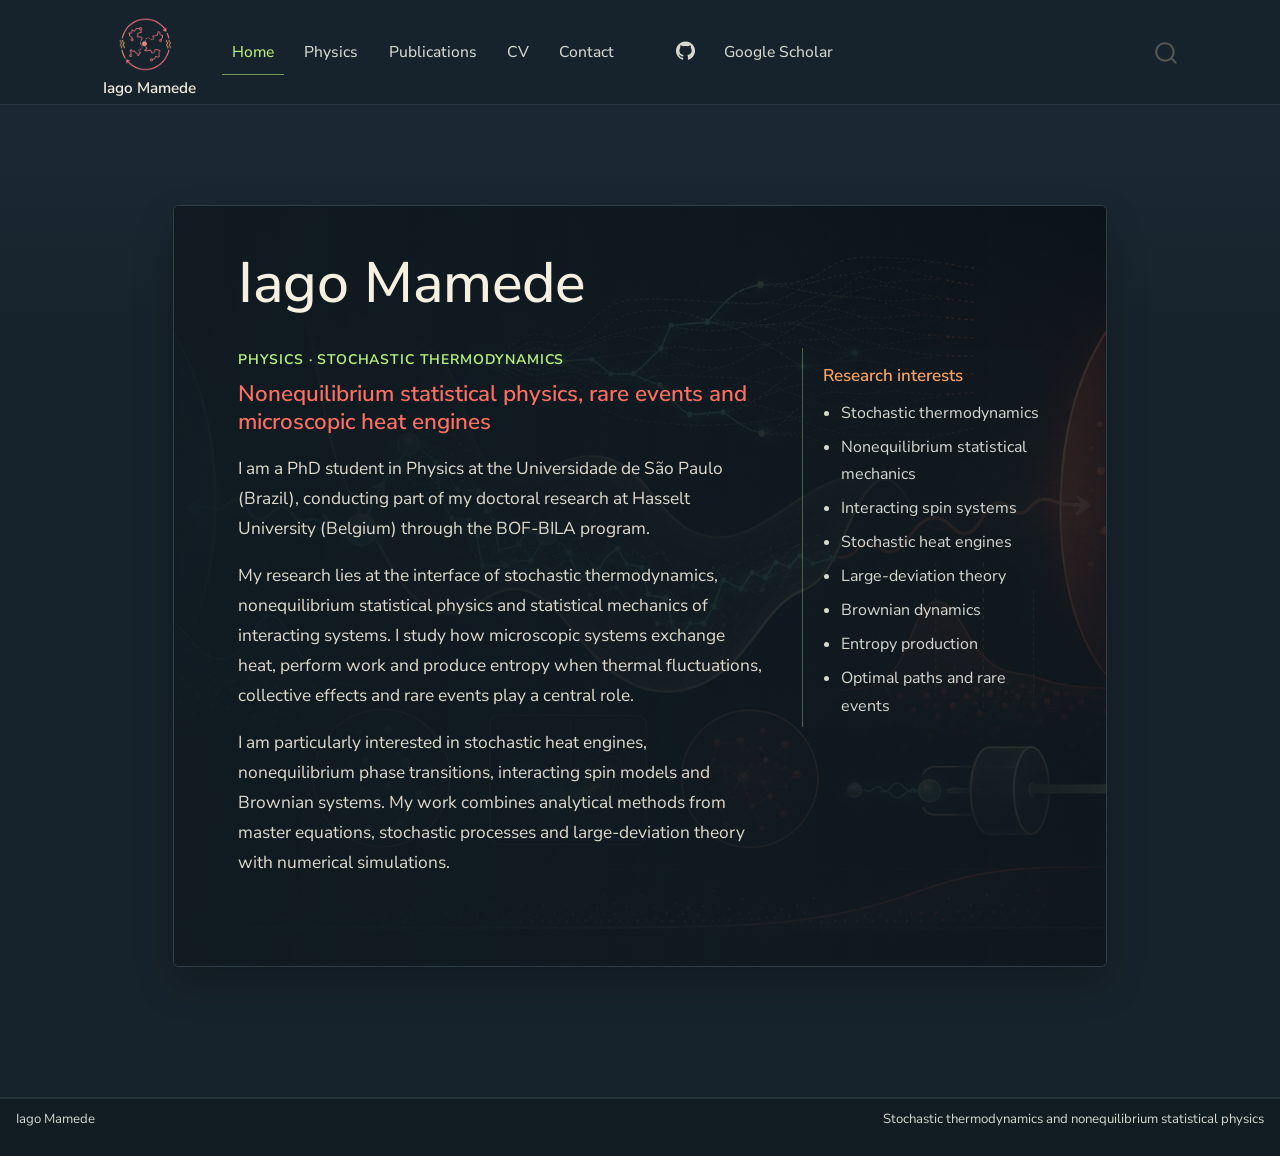
==== commit 27c46fc8: "Update website" ====
--- a/index.html
+++ b/index.html
@@ -101,8 +101,8 @@
 <span class="menu-text">Home</span></a>
   </li>  
   <li class="nav-item">
-    <a class="nav-link" href="./projects.html"> 
-<span class="menu-text">Research</span></a>
+    <a class="nav-link" href="./research.html"> 
+<span class="menu-text">Physics</span></a>
   </li>  
   <li class="nav-item">
     <a class="nav-link" href="./publications.html"> 
